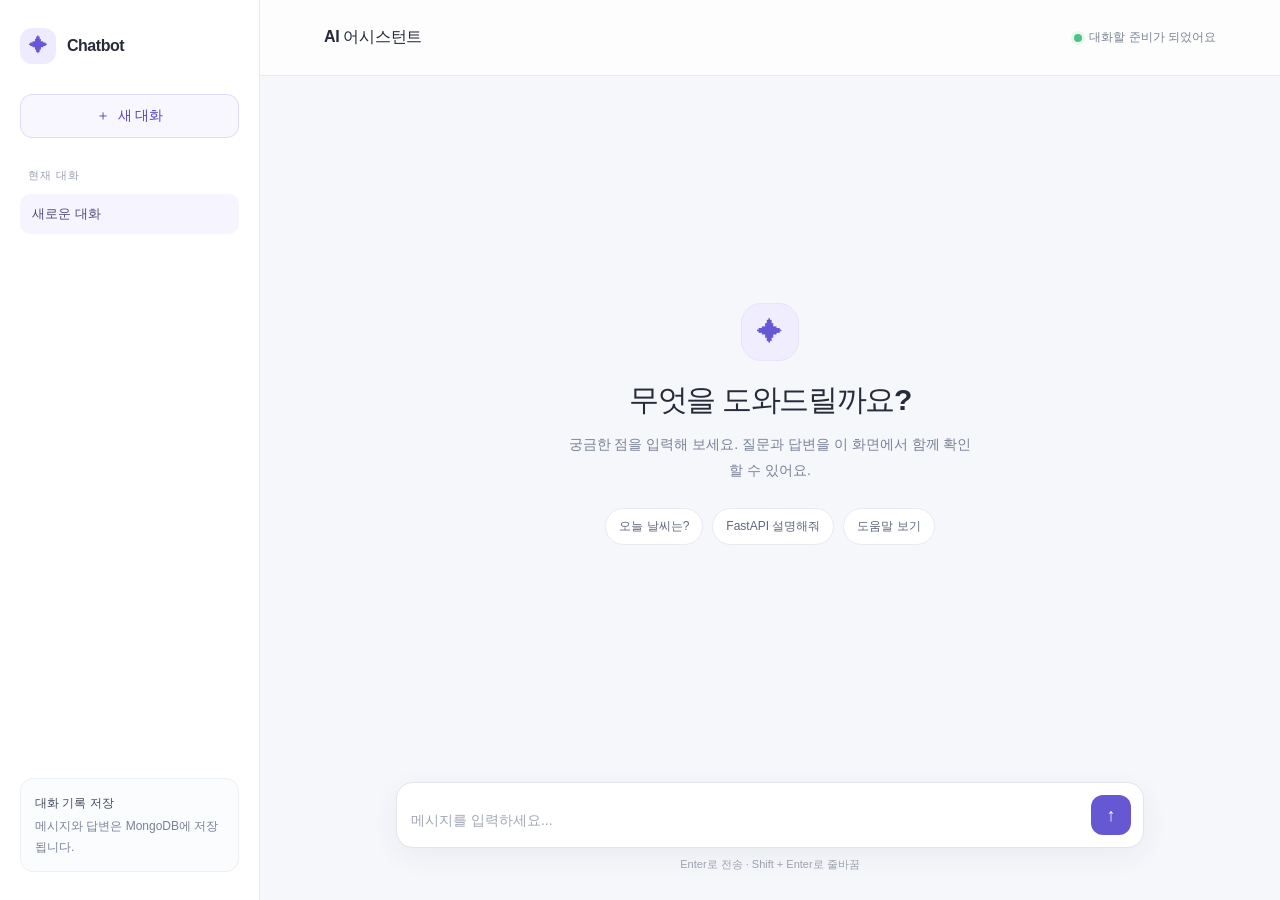
==== templates/index.html @ 8f435a62 "Add FastAPI MongoDB chatbot project" ====
<!doctype html>
<html lang="ko">
  <head>
    <meta charset="utf-8">
    <meta name="viewport" content="width=device-width, initial-scale=1">
    <meta name="theme-color" content="#f6f7fb">
    <title>Chatbot | 대화</title>
    <style>
      :root {
        color-scheme: light;
        font-family: Inter, Pretendard, "Noto Sans KR", "Apple SD Gothic Neo",
          sans-serif;
        color: #202534;
        background: #f6f7fb;
        font-synthesis: none;
        text-rendering: optimizeLegibility;
        -webkit-font-smoothing: antialiased;
        --muted: #788195;
        --line: #e8eaf0;
        --accent: #6658d3;
        --accent-dark: #5446c0;
      }

      * {
        box-sizing: border-box;
      }

      body {
        min-width: 320px;
        min-height: 100vh;
        margin: 0;
      }

      button,
      textarea {
        font: inherit;
      }

      .app-shell {
        display: grid;
        grid-template-columns: 260px minmax(0, 1fr);
        min-height: 100vh;
      }

      .sidebar {
        display: flex;
        flex-direction: column;
        gap: 30px;
        padding: 28px 20px;
        border-right: 1px solid var(--line);
        background: #fff;
      }

      .brand {
        display: flex;
        align-items: center;
        gap: 11px;
        color: #282b39;
        font-size: 16px;
        font-weight: 750;
        letter-spacing: -0.03em;
      }

      .brand-mark {
        display: grid;
        width: 36px;
        height: 36px;
        place-items: center;
        border-radius: 12px;
        background: #eeeaff;
        color: var(--accent);
        font-size: 19px;
      }

      .new-chat {
        display: flex;
        min-height: 44px;
        align-items: center;
        justify-content: center;
        gap: 8px;
        border: 1px solid #dedaf9;
        border-radius: 12px;
        background: #f8f7ff;
        color: var(--accent-dark);
        cursor: pointer;
        font-size: 14px;
        font-weight: 650;
      }

      .new-chat:hover {
        background: #f0eeff;
      }

      .side-label {
        margin: 0 0 11px 8px;
        color: #9aa1b0;
        font-size: 11px;
        font-weight: 750;
        letter-spacing: 0.09em;
        text-transform: uppercase;
      }

      .conversation-item {
        overflow: hidden;
        padding: 11px 12px;
        border-radius: 10px;
        background: #f6f5ff;
        color: #4f4a79;
        font-size: 13px;
        text-overflow: ellipsis;
        white-space: nowrap;
      }

      .sidebar-note {
        margin-top: auto;
        padding: 14px;
        border: 1px solid #edf0f5;
        border-radius: 13px;
        background: #fbfcfe;
        color: var(--muted);
        font-size: 12px;
        line-height: 1.7;
      }

      .sidebar-note strong {
        display: block;
        margin-bottom: 3px;
        color: #444b5c;
        font-size: 12px;
      }

      .main-panel {
        display: flex;
        min-width: 0;
        min-height: 100vh;
        flex-direction: column;
      }

      .topbar {
        display: flex;
        min-height: 76px;
        align-items: center;
        justify-content: space-between;
        gap: 18px;
        padding: 16px clamp(20px, 5vw, 68px);
        border-bottom: 1px solid var(--line);
        background: rgb(255 255 255 / 82%);
      }

      .page-title {
        margin: 0;
        color: #252a38;
        font-size: 16px;
        font-weight: 700;
        letter-spacing: -0.02em;
      }

      .connection-status {
        display: inline-flex;
        align-items: center;
        gap: 7px;
        color: #7b8495;
        font-size: 12px;
      }

      .status-dot {
        width: 8px;
        height: 8px;
        border-radius: 50%;
        background: #54bf86;
        box-shadow: 0 0 0 3px #e9f8ef;
      }

      .conversation {
        display: flex;
        width: min(900px, 100%);
        flex: 1;
        flex-direction: column;
        align-self: center;
        padding: 38px clamp(20px, 6vw, 76px) 20px;
      }

      .welcome {
        display: flex;
        flex: 1;
        flex-direction: column;
        align-items: center;
        justify-content: center;
        padding: 34px 0 50px;
        text-align: center;
      }

      .welcome-icon {
        display: grid;
        width: 58px;
        height: 58px;
        margin-bottom: 19px;
        place-items: center;
        border: 1px solid #e7e3ff;
        border-radius: 20px;
        background: #f0edff;
        color: var(--accent);
        font-size: 26px;
      }

      .welcome h2 {
        margin: 0;
        color: #272b39;
        font-size: clamp(22px, 3vw, 30px);
        letter-spacing: -0.045em;
      }

      .welcome p {
        max-width: 410px;
        margin: 11px 0 0;
        color: var(--muted);
        font-size: 14px;
        line-height: 1.8;
      }

      .suggestions {
        display: flex;
        flex-wrap: wrap;
        justify-content: center;
        gap: 9px;
        margin-top: 25px;
      }

      .suggestion {
        padding: 9px 13px;
        border: 1px solid var(--line);
        border-radius: 999px;
        background: #fff;
        color: #60697a;
        cursor: pointer;
        font-size: 12px;
      }

      .suggestion:hover {
        border-color: #c9c2f5;
        color: var(--accent-dark);
      }

      .messages {
        display: flex;
        flex-direction: column;
        gap: 22px;
        padding-bottom: 22px;
      }

      .message-row {
        display: flex;
        align-items: flex-start;
        gap: 11px;
      }

      .message-row.user {
        justify-content: flex-end;
      }

      .avatar {
        display: grid;
        width: 32px;
        height: 32px;
        flex: 0 0 32px;
        place-items: center;
        border-radius: 11px;
        background: #eeeaff;
        color: var(--accent);
        font-size: 14px;
      }

      .message-row.user .avatar {
        order: 2;
        background: #e9edf5;
        color: #596477;
      }

      .message-content {
        max-width: min(76%, 620px);
      }

      .message-label {
        margin: 1px 0 6px;
        color: #858d9d;
        font-size: 11px;
        font-weight: 650;
      }

      .message-row.user .message-label {
        text-align: right;
      }

      .bubble {
        padding: 13px 16px;
        border: 1px solid var(--line);
        border-radius: 4px 15px 15px;
        background: #fff;
        color: #343a49;
        font-size: 14px;
        line-height: 1.75;
        overflow-wrap: anywhere;
        white-space: pre-wrap;
      }

      .message-row.user .bubble {
        border-color: #685bd7;
        border-radius: 15px 4px 15px 15px;
        background: var(--accent);
        color: #fff;
      }

      .message-row.error .bubble {
        border-color: #f4d3d3;
        background: #fff8f8;
        color: #9a4242;
      }

      .composer-wrap {
        position: sticky;
        bottom: 0;
        padding: 10px 0 8px;
        background: linear-gradient(180deg, rgb(246 247 251 / 0%), #f6f7fb 16%);
      }

      .composer {
        display: flex;
        align-items: flex-end;
        gap: 12px;
        padding: 12px;
        border: 1px solid #e3e5ed;
        border-radius: 17px;
        background: #fff;
        box-shadow: 0 8px 28px rgb(36 43 67 / 6%);
      }

      .composer:focus-within {
        border-color: #aaa1ee;
        box-shadow: 0 0 0 3px rgb(102 88 211 / 9%);
      }

      .composer textarea {
        width: 100%;
        min-height: 28px;
        max-height: 150px;
        resize: none;
        border: 0;
        outline: 0;
        background: transparent;
        color: #303647;
        font-size: 14px;
        line-height: 1.65;
      }

      .composer textarea::placeholder {
        color: #a1a7b4;
      }

      .send-button {
        display: grid;
        width: 40px;
        height: 40px;
        flex: 0 0 40px;
        place-items: center;
        border: 0;
        border-radius: 12px;
        background: var(--accent);
        color: #fff;
        cursor: pointer;
        font-size: 18px;
        transition: background 120ms ease, transform 120ms ease;
      }

      .send-button:hover:not(:disabled) {
        transform: translateY(-1px);
        background: var(--accent-dark);
      }

      .send-button:disabled {
        cursor: wait;
        opacity: 0.55;
      }

      .composer-hint {
        margin: 9px 0 0;
        color: #9aa1ae;
        font-size: 11px;
        text-align: center;
      }

      .sr-only {
        position: absolute;
        overflow: hidden;
        width: 1px;
        height: 1px;
        clip: rect(0, 0, 0, 0);
        white-space: nowrap;
      }

      @media (max-width: 720px) {
        .app-shell {
          grid-template-columns: 1fr;
        }

        .sidebar {
          display: none;
        }

        .main-panel {
          min-height: 100dvh;
        }

        .topbar {
          min-height: 64px;
          padding-inline: 20px;
        }

        .conversation {
          padding: 24px 17px 14px;
        }

        .welcome {
          padding-block: 25px;
        }

        .message-content {
          max-width: 84%;
        }

        .connection-status {
          font-size: 11px;
        }
      }
    </style>
  </head>
  <body>
    <div class="app-shell">
      <aside class="sidebar" aria-label="대화 메뉴">
        <div class="brand">
          <span class="brand-mark" aria-hidden="true">✦</span>
          <span>Chatbot</span>
        </div>
        <button class="new-chat" id="new-chat" type="button">
          <span aria-hidden="true">＋</span>
          새 대화
        </button>
        <section aria-labelledby="history-heading">
          <h2 class="side-label" id="history-heading">현재 대화</h2>
          <div class="conversation-item" id="conversation-title">새로운 대화</div>
        </section>
        <div class="sidebar-note">
          <strong>대화 기록 저장</strong>
          메시지와 답변은 MongoDB에 저장됩니다.
        </div>
      </aside>

      <main class="main-panel">
        <header class="topbar">
          <h1 class="page-title">AI 어시스턴트</h1>
          <div class="connection-status" aria-label="챗봇 준비됨">
            <span class="status-dot" aria-hidden="true"></span>
            대화할 준비가 되었어요
          </div>
        </header>

        <section class="conversation" aria-label="챗봇 대화">
          <div class="welcome" id="welcome">
            <div class="welcome-icon" aria-hidden="true">✦</div>
            <h2>무엇을 도와드릴까요?</h2>
            <p>궁금한 점을 입력해 보세요. 질문과 답변을 이 화면에서 함께 확인할 수 있어요.</p>
            <div class="suggestions" aria-label="추천 질문">
              <button class="suggestion" type="button" data-prompt="오늘 날씨는?">오늘 날씨는?</button>
              <button class="suggestion" type="button" data-prompt="FastAPI를 간단히 설명해줘">FastAPI 설명해줘</button>
              <button class="suggestion" type="button" data-prompt="무엇을 도와줄 수 있어?">도움말 보기</button>
            </div>
          </div>
          <div class="messages" id="messages" aria-live="polite" aria-relevant="additions text"></div>

          <div class="composer-wrap">
            <form class="composer" id="chat-form">
              <label class="sr-only" for="message-input">메시지 입력</label>
              <textarea
                id="message-input"
                name="message"
                placeholder="메시지를 입력하세요..."
                rows="1"
                maxlength="8000"
                required
              ></textarea>
              <button class="send-button" id="send-button" type="submit" aria-label="메시지 보내기">
                <span aria-hidden="true">↑</span>
              </button>
            </form>
            <p class="composer-hint">Enter로 전송 · Shift + Enter로 줄바꿈</p>
          </div>
        </section>
      </main>
    </div>

    <script>
      const form = document.querySelector("#chat-form");
      const input = document.querySelector("#message-input");
      const messages = document.querySelector("#messages");
      const welcome = document.querySelector("#welcome");
      const sendButton = document.querySelector("#send-button");
      const conversationTitle = document.querySelector("#conversation-title");
      const conversationStorageKey = "chatbot.conversationId";
      const titleStorageKey = "chatbot.conversationTitle";
      let conversationId = localStorage.getItem(conversationStorageKey);
      let isSending = false;

      if (conversationId) {
        conversationTitle.textContent =
          localStorage.getItem(titleStorageKey) || "이전 대화";
        welcome.hidden = true;
      }

      function resizeInput() {
        input.style.height = "auto";
        input.style.height = `${Math.min(input.scrollHeight, 150)}px`;
      }

      function appendMessage(role, content, options = {}) {
        const row = document.createElement("article");
        row.className = `message-row ${role}${options.error ? " error" : ""}`;

        const avatar = document.createElement("div");
        avatar.className = "avatar";
        avatar.setAttribute("aria-hidden", "true");
        avatar.textContent = role === "user" ? "나" : options.error ? "!" : "✦";

        const messageContent = document.createElement("div");
        messageContent.className = "message-content";

        const label = document.createElement("div");
        label.className = "message-label";
        label.textContent = role === "user" ? "나" : options.error ? "안내" : "어시스턴트";

        const bubble = document.createElement("div");
        bubble.className = "bubble";
        bubble.textContent = content;
        if (options.pending) {
          bubble.setAttribute("aria-label", "답변 작성 중");
        }

        messageContent.append(label, bubble);
        row.append(avatar, messageContent);
        messages.append(row);
        row.scrollIntoView({ behavior: "smooth", block: "end" });
        return { row, bubble };
      }

      async function sendMessage(message) {
        const cleanedMessage = message.trim();
        if (!cleanedMessage || isSending) return;

        isSending = true;
        welcome.hidden = true;
        sendButton.disabled = true;
        input.disabled = true;
        appendMessage("user", cleanedMessage);
        const pending = appendMessage("assistant", "답변을 작성하고 있어요...", {
          pending: true,
        });

        if (!localStorage.getItem(titleStorageKey)) {
          const title =
            cleanedMessage.length > 24
              ? `${cleanedMessage.slice(0, 24)}…`
              : cleanedMessage;
          localStorage.setItem(titleStorageKey, title);
          conversationTitle.textContent = title;
        }

        try {
          const response = await fetch("/api/chat", {
            method: "POST",
            headers: { "Content-Type": "application/json" },
            body: JSON.stringify({
              message: cleanedMessage,
              conversation_id: conversationId,
            }),
          });
          const result = await response.json();
          if (!response.ok) {
            const detail = Array.isArray(result.detail)
              ? result.detail.map((item) => item.msg).join(", ")
              : result.detail || "메시지를 처리하지 못했습니다.";
            throw new Error(detail);
          }

          conversationId = result.conversation_id;
          localStorage.setItem(conversationStorageKey, conversationId);
          pending.bubble.textContent = result.reply;
          pending.bubble.removeAttribute("aria-label");
        } catch (error) {
          pending.row.remove();
          appendMessage(
            "assistant",
            error instanceof Error
              ? error.message
              : "요청 중 오류가 발생했습니다. 잠시 후 다시 시도해 주세요.",
            { error: true },
          );
        } finally {
          isSending = false;
          sendButton.disabled = false;
          input.disabled = false;
          input.focus();
        }
      }

      form.addEventListener("submit", (event) => {
        event.preventDefault();
        const message = input.value;
        if (!message.trim() || isSending) return;
        input.value = "";
        resizeInput();
        sendMessage(message);
      });

      input.addEventListener("input", resizeInput);
      input.addEventListener("keydown", (event) => {
        if (event.key === "Enter" && !event.shiftKey) {
          event.preventDefault();
          form.requestSubmit();
        }
      });

      document.querySelector("#new-chat").addEventListener("click", () => {
        conversationId = null;
        localStorage.removeItem(conversationStorageKey);
        localStorage.removeItem(titleStorageKey);
        conversationTitle.textContent = "새로운 대화";
        messages.replaceChildren();
        welcome.hidden = false;
        input.focus();
      });

      document.querySelectorAll("[data-prompt]").forEach((button) => {
        button.addEventListener("click", () => {
          input.value = button.dataset.prompt;
          resizeInput();
          form.requestSubmit();
        });
      });
    </script>
  </body>
</html>
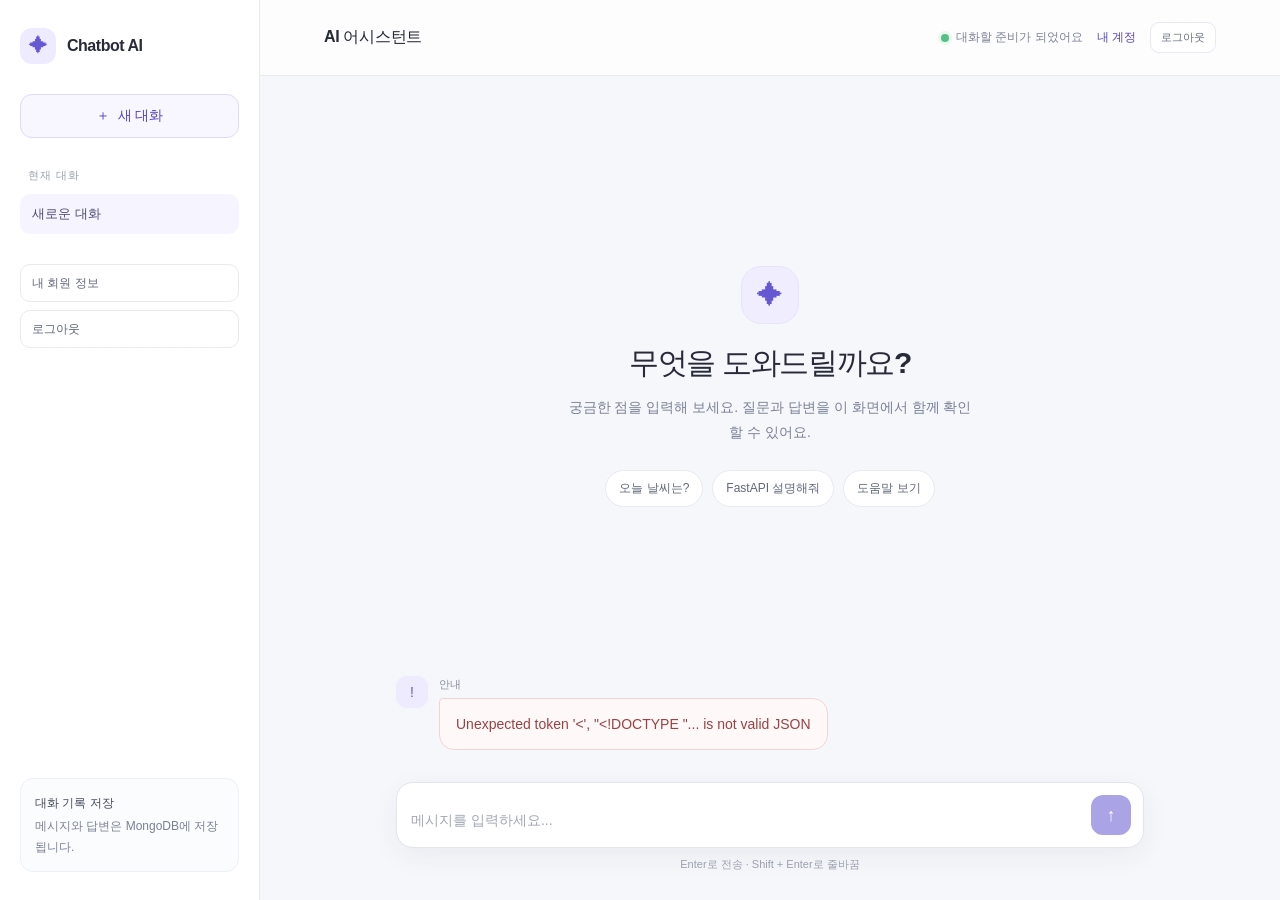
==== commit 6d1cfba0: "2. 회원가입 & 로그인 Co-authored-by: Copilot <223556219+Copilot@users.noreply.github.com>" ====
--- a/templates/index.html
+++ b/templates/index.html
@@ -129,6 +129,61 @@
         font-size: 12px;
       }
 
+      .account-links {
+        display: grid;
+        gap: 8px;
+      }
+
+      .account-link,
+      .account-logout {
+        display: flex;
+        min-height: 38px;
+        align-items: center;
+        padding: 0 11px;
+        border: 1px solid var(--line);
+        border-radius: 10px;
+        background: #fff;
+        color: #60697a;
+        cursor: pointer;
+        font-size: 12px;
+        text-align: left;
+        text-decoration: none;
+      }
+
+      .account-link:hover,
+      .account-logout:hover {
+        border-color: #c9c2f5;
+        color: var(--accent-dark);
+      }
+
+      .topbar-actions {
+        display: flex;
+        align-items: center;
+        gap: 14px;
+      }
+
+      .account-name {
+        color: #626b7e;
+        font-size: 12px;
+      }
+
+      .topbar-actions a {
+        color: var(--accent-dark);
+        font-size: 12px;
+        font-weight: 650;
+        text-decoration: none;
+      }
+
+      .topbar-actions button {
+        padding: 7px 10px;
+        border: 1px solid var(--line);
+        border-radius: 9px;
+        background: #fff;
+        color: #687184;
+        cursor: pointer;
+        font-size: 11px;
+      }
+
       .main-panel {
         display: flex;
         min-width: 0;
@@ -430,6 +485,14 @@
         .connection-status {
           font-size: 11px;
         }
+
+        .topbar-actions {
+          gap: 8px;
+        }
+
+        .account-name {
+          display: none;
+        }
       }
     </style>
   </head>
@@ -438,7 +501,7 @@
       <aside class="sidebar" aria-label="대화 메뉴">
         <div class="brand">
           <span class="brand-mark" aria-hidden="true">✦</span>
-          <span>Chatbot</span>
+          <span>Chatbot AI</span>
         </div>
         <button class="new-chat" id="new-chat" type="button">
           <span aria-hidden="true">＋</span>
@@ -448,6 +511,10 @@
           <h2 class="side-label" id="history-heading">현재 대화</h2>
           <div class="conversation-item" id="conversation-title">새로운 대화</div>
         </section>
+        <nav class="account-links" aria-label="계정">
+          <a class="account-link" href="/dashboard">내 회원 정보</a>
+          <button class="account-logout" id="sidebar-logout" type="button">로그아웃</button>
+        </nav>
         <div class="sidebar-note">
           <strong>대화 기록 저장</strong>
           메시지와 답변은 MongoDB에 저장됩니다.
@@ -457,9 +524,14 @@
       <main class="main-panel">
         <header class="topbar">
           <h1 class="page-title">AI 어시스턴트</h1>
-          <div class="connection-status" aria-label="챗봇 준비됨">
-            <span class="status-dot" aria-hidden="true"></span>
-            대화할 준비가 되었어요
+          <div class="topbar-actions">
+            <span class="account-name" id="current-user-name"></span>
+            <div class="connection-status" aria-label="챗봇 준비됨">
+              <span class="status-dot" aria-hidden="true"></span>
+              대화할 준비가 되었어요
+            </div>
+            <a href="/dashboard">내 계정</a>
+            <button id="topbar-logout" type="button">로그아웃</button>
           </div>
         </header>
 
@@ -485,9 +557,10 @@
                 placeholder="메시지를 입력하세요..."
                 rows="1"
                 maxlength="8000"
+                disabled
                 required
               ></textarea>
-              <button class="send-button" id="send-button" type="submit" aria-label="메시지 보내기">
+              <button class="send-button" id="send-button" type="submit" aria-label="메시지 보내기" disabled>
                 <span aria-hidden="true">↑</span>
               </button>
             </form>
@@ -504,15 +577,43 @@
       const welcome = document.querySelector("#welcome");
       const sendButton = document.querySelector("#send-button");
       const conversationTitle = document.querySelector("#conversation-title");
-      const conversationStorageKey = "chatbot.conversationId";
-      const titleStorageKey = "chatbot.conversationTitle";
-      let conversationId = localStorage.getItem(conversationStorageKey);
+      let conversationStorageKey = "";
+      let titleStorageKey = "";
+      let conversationId = null;
       let isSending = false;
 
-      if (conversationId) {
-        conversationTitle.textContent =
-          localStorage.getItem(titleStorageKey) || "이전 대화";
-        welcome.hidden = true;
+      async function initializeChat() {
+        try {
+          const response = await fetch("/api/auth/me");
+          if (response.status === 401) {
+            window.location.replace("/login");
+            return;
+          }
+          const profile = await response.json();
+          if (!response.ok) {
+            throw new Error(profile.detail || "계정 정보를 확인하지 못했습니다.");
+          }
+
+          document.querySelector("#current-user-name").textContent = profile.name;
+          conversationStorageKey = `chatbot.conversationId:${profile.id}`;
+          titleStorageKey = `chatbot.conversationTitle:${profile.id}`;
+          conversationId = localStorage.getItem(conversationStorageKey);
+          if (conversationId) {
+            conversationTitle.textContent =
+              localStorage.getItem(titleStorageKey) || "이전 대화";
+            welcome.hidden = true;
+          }
+          input.disabled = false;
+          sendButton.disabled = false;
+        } catch (error) {
+          appendMessage(
+            "assistant",
+            error instanceof Error
+              ? error.message
+              : "계정 정보를 불러오지 못했습니다.",
+            { error: true },
+          );
+        }
       }
 
       function resizeInput() {
@@ -582,6 +683,10 @@
             }),
           });
           const result = await response.json();
+          if (response.status === 401) {
+            window.location.replace("/login");
+            return;
+          }
           if (!response.ok) {
             const detail = Array.isArray(result.detail)
               ? result.detail.map((item) => item.msg).join(", ")
@@ -637,6 +742,20 @@
         input.focus();
       });
 
+      async function logout() {
+        const response = await fetch("/api/auth/logout", { method: "POST" });
+        if (response.ok) {
+          window.location.assign("/login");
+        } else {
+          appendMessage("assistant", "로그아웃하지 못했습니다. 다시 시도해 주세요.", {
+            error: true,
+          });
+        }
+      }
+
+      document.querySelector("#sidebar-logout").addEventListener("click", logout);
+      document.querySelector("#topbar-logout").addEventListener("click", logout);
+
       document.querySelectorAll("[data-prompt]").forEach((button) => {
         button.addEventListener("click", () => {
           input.value = button.dataset.prompt;
@@ -644,6 +763,8 @@
           form.requestSubmit();
         });
       });
+
+      initializeChat();
     </script>
   </body>
 </html>
